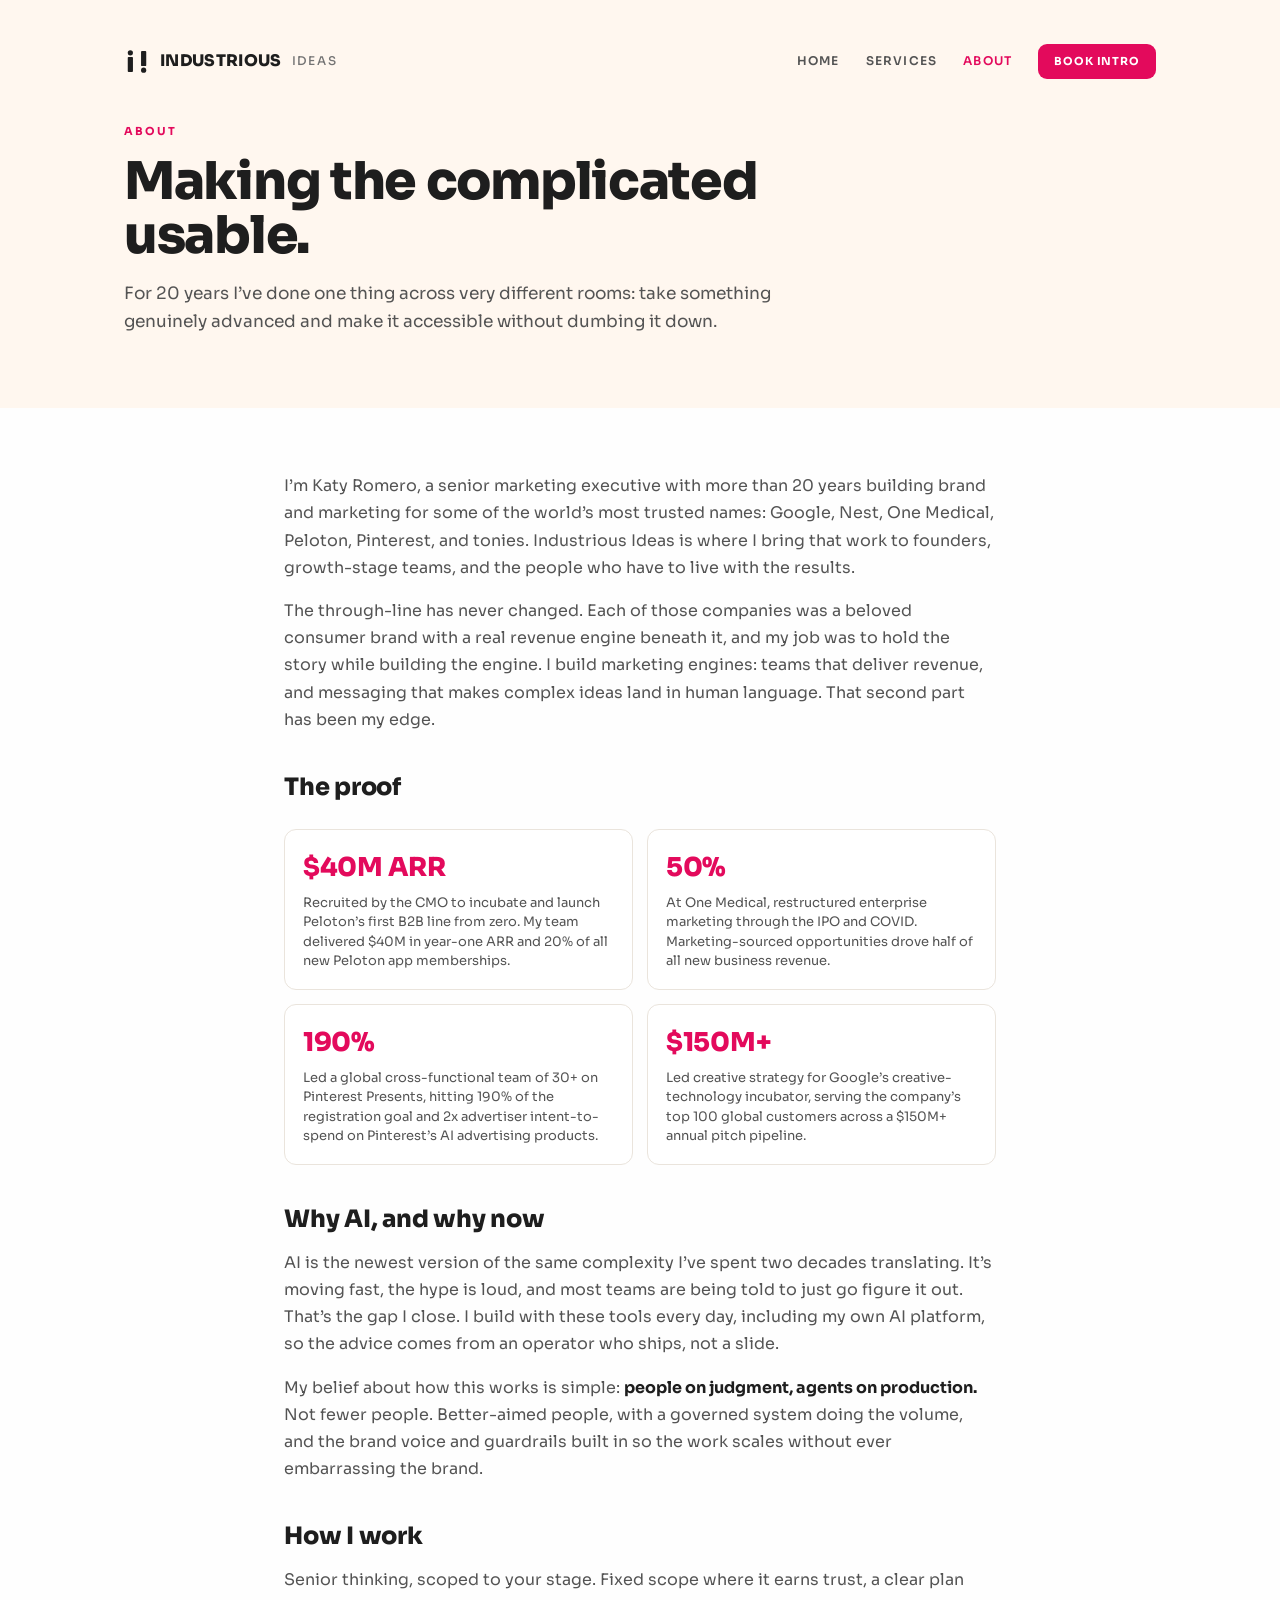
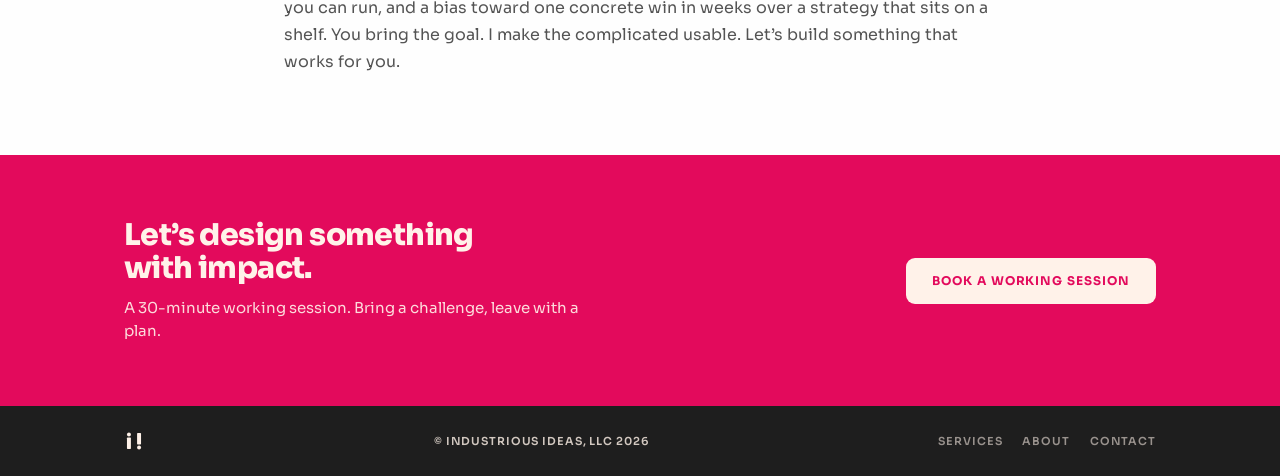
==== about.html @ e85473b9 "Add Services, About, Contact pages; shared stylesheet; clean-URL config; Klaviyo contact form" ====
<!doctype html>
<html lang="en">
<head>
<meta charset="utf-8">
<meta name="viewport" content="width=device-width, initial-scale=1">
<title>About · Industrious Ideas</title>
<meta name="description" content="Industrious Ideas is Katy Romero: a senior marketing executive with 20+ years across Google, Nest, One Medical, Peloton, Pinterest, and tonies. Making the complicated usable.">
<link rel="preconnect" href="https://fonts.googleapis.com">
<link rel="preconnect" href="https://fonts.gstatic.com" crossorigin>
<link href="https://fonts.googleapis.com/css2?family=Sora:wght@400;500;600;700;800&display=swap" rel="stylesheet">
<link rel="stylesheet" href="/styles.css">
</head>
<body>

<div class="pagehead">
  <div class="wrap">
    <nav>
      <a class="logo" href="/">
        <svg viewBox="0 0 90 100" width="26" height="29" aria-hidden="true"><circle cx="22" cy="20" r="9" fill="#1E1E1E"/><rect x="13" y="34" width="18" height="52" rx="3" fill="#1E1E1E"/><rect x="59" y="14" width="18" height="52" rx="3" fill="#1E1E1E"/><circle cx="68" cy="80" r="9" fill="#1E1E1E"/></svg>
        INDUSTRIOUS <small>IDEAS</small>
      </a>
      <div class="nav-links">
        <a class="navlink" href="/">Home</a>
        <a class="navlink" href="/services">Services</a>
        <a class="navlink active" href="/about">About</a>
        <a class="btn btn-rasp" href="/contact" style="padding:9px 16px;font-size:11px">Book intro</a>
      </div>
    </nav>
    <div style="padding-top:24px">
      <div class="eyebrow" style="color:var(--raspberry)">About</div>
      <h1>Making the complicated usable.</h1>
      <p class="sub">For 20 years I&rsquo;ve done one thing across very different rooms: take something genuinely advanced and make it accessible without dumbing it down.</p>
    </div>
  </div>
</div>

<section class="prose">
  <div class="wrap">
    <p>I&rsquo;m Katy Romero, a senior marketing executive with more than 20 years building brand and marketing for some of the world&rsquo;s most trusted names: Google, Nest, One Medical, Peloton, Pinterest, and tonies. Industrious Ideas is where I bring that work to founders, growth-stage teams, and the people who have to live with the results.</p>
    <p>The through-line has never changed. Each of those companies was a beloved consumer brand with a real revenue engine beneath it, and my job was to hold the story while building the engine. I build marketing engines: teams that deliver revenue, and messaging that makes complex ideas land in human language. That second part has been my edge.</p>

    <h2>The proof</h2>
    <div class="proofgrid">
      <div class="proof"><div class="stat">$40M ARR</div><div class="desc">Recruited by the CMO to incubate and launch Peloton&rsquo;s first B2B line from zero. My team delivered $40M in year-one ARR and 20% of all new Peloton app memberships.</div></div>
      <div class="proof"><div class="stat">50%</div><div class="desc">At One Medical, restructured enterprise marketing through the IPO and COVID. Marketing-sourced opportunities drove half of all new business revenue.</div></div>
      <div class="proof"><div class="stat">190%</div><div class="desc">Led a global cross-functional team of 30+ on Pinterest Presents, hitting 190% of the registration goal and 2x advertiser intent-to-spend on Pinterest&rsquo;s AI advertising products.</div></div>
      <div class="proof"><div class="stat">$150M+</div><div class="desc">Led creative strategy for Google&rsquo;s creative-technology incubator, serving the company&rsquo;s top 100 global customers across a $150M+ annual pitch pipeline.</div></div>
    </div>

    <h2>Why AI, and why now</h2>
    <p>AI is the newest version of the same complexity I&rsquo;ve spent two decades translating. It&rsquo;s moving fast, the hype is loud, and most teams are being told to just go figure it out. That&rsquo;s the gap I close. I build with these tools every day, including my own AI platform, so the advice comes from an operator who ships, not a slide.</p>
    <p>My belief about how this works is simple: <strong>people on judgment, agents on production.</strong> Not fewer people. Better-aimed people, with a governed system doing the volume, and the brand voice and guardrails built in so the work scales without ever embarrassing the brand.</p>

    <h2>How I work</h2>
    <p>Senior thinking, scoped to your stage. Fixed scope where it earns trust, a clear plan you can run, and a bias toward one concrete win in weeks over a strategy that sits on a shelf. You bring the goal. I make the complicated usable. Let&rsquo;s build something that works for you.</p>
  </div>
</section>

<div class="ctaband">
  <div class="wrap">
    <div>
      <h2>Let&rsquo;s design something with impact.</h2>
      <p>A 30-minute working session. Bring a challenge, leave with a plan.</p>
    </div>
    <a class="btn btn-cream" href="/contact">Book a working session</a>
  </div>
</div>

<footer>
  <div class="wrap">
    <svg viewBox="0 0 90 100" width="20" height="22" aria-hidden="true"><circle cx="22" cy="20" r="9" fill="#FFF2E9"/><rect x="13" y="34" width="18" height="52" rx="3" fill="#FFF2E9"/><rect x="59" y="14" width="18" height="52" rx="3" fill="#FFF2E9"/><circle cx="68" cy="80" r="9" fill="#FFF2E9"/></svg>
    <span>&copy; Industrious Ideas, LLC 2026</span>
    <div class="foot-links">
      <a href="/services">Services</a>
      <a href="/about">About</a>
      <a href="/contact">Contact</a>
    </div>
  </div>
</footer>

</body>
</html>
---- styles.css ----
/* Industrious Ideas — shared styles
   Brand System v1: raspberry / cream / yellow / charcoal, Sora */

:root{
  --ink:#1E1E1E; --ink-soft:#545454; --grey:#737373;
  --cream:#FFF7EF; --cream-deep:#FFF2E9; --bone:#EFEEE7; --white:#FEFEFE;
  --line:#EAE4DC; --raspberry:#E30A5C; --yellow:#FDF9B4;
}
*{box-sizing:border-box;margin:0;padding:0}
body{font-family:'Sora',system-ui,-apple-system,sans-serif;color:var(--ink);background:var(--white);-webkit-font-smoothing:antialiased;line-height:1.5}
a{text-decoration:none;color:inherit}
.wrap{max-width:1080px;margin:0 auto;padding:0 24px}
.eyebrow{font-size:11px;font-weight:700;letter-spacing:.18em;text-transform:uppercase}

/* buttons + caps */
.btn{display:inline-block;border-radius:9px;font-size:12px;font-weight:700;letter-spacing:.08em;text-transform:uppercase;padding:14px 26px;transition:transform .15s ease;cursor:pointer;border:none}
.btn:hover{transform:scale(1.03)}
.btn-rasp{background:var(--raspberry);color:#fff}
.btn-cream{background:var(--cream-deep);color:var(--raspberry)}
.btn-ink{background:var(--ink);color:var(--cream-deep)}
.link-cap{font-size:12px;font-weight:700;letter-spacing:.08em;text-transform:uppercase}

/* nav */
nav{display:flex;align-items:center;justify-content:space-between;padding:20px 0}
.logo{display:flex;align-items:center;gap:10px;font-weight:800;font-size:16px;letter-spacing:.02em}
.logo small{font-weight:500;font-size:12px;letter-spacing:.16em;color:var(--grey)}
.nav-links{display:flex;align-items:center;gap:26px}
.nav-links a.navlink{font-size:12px;font-weight:600;letter-spacing:.1em;text-transform:uppercase;color:var(--ink-soft)}
.nav-links a.navlink:hover{opacity:.6}
.nav-links a.navlink.active{color:var(--raspberry)}

/* hero */
.hero{background:var(--cream)}
h1{font-size:clamp(40px,6vw,64px);font-weight:800;line-height:1.03;letter-spacing:-.025em;max-width:14ch;margin-top:16px}
.hl{position:relative;white-space:nowrap}
.hl span{position:relative;z-index:1}
.hl::after{content:"";position:absolute;left:-2px;right:-2px;bottom:5px;height:15px;background:var(--yellow);border-radius:3px;z-index:0}
.sub{font-size:17px;line-height:1.65;color:var(--ink-soft);max-width:52ch;margin-top:20px}
.cta-row{display:flex;flex-wrap:wrap;align-items:center;gap:22px;margin-top:30px}

/* page header (interior pages) */
.pagehead{background:var(--cream)}
.pagehead .wrap{padding-top:24px;padding-bottom:72px}
.pagehead h1{font-size:clamp(34px,5vw,52px);max-width:18ch}
.pagehead .sub{margin-top:18px}

/* logo strip */
.logostrip{background:var(--white);border-top:1px solid var(--line);border-bottom:1px solid var(--line)}
.logostrip .wrap{text-align:center;padding-top:28px;padding-bottom:28px}
.logolabel{display:block;font-size:10px;font-weight:700;letter-spacing:.14em;text-transform:uppercase;color:var(--grey);margin-bottom:14px}
.logos2{font-size:16px;font-weight:600;letter-spacing:.01em;color:var(--ink);display:flex;flex-wrap:wrap;justify-content:center;gap:10px 28px}

/* sections */
section .wrap{padding-top:64px;padding-bottom:64px}
.work{display:grid;gap:40px;grid-template-columns:.85fr 1.15fr}
.work h2{font-size:34px;font-weight:800;letter-spacing:-.02em;line-height:1.05;max-width:12ch;margin-top:12px}
.work p{font-size:15px;color:var(--ink-soft);max-width:36ch;margin-top:14px}
.caps{align-self:center}
.cap{display:flex;align-items:center;justify-content:space-between;padding:16px 0;font-size:15px;font-weight:600;border-top:1px solid var(--line)}
.cap:first-child{border-top:none}
.cap .plus{color:var(--raspberry);font-weight:700}

/* service cards */
.services{background:var(--bone)}
.services h2{font-size:34px;font-weight:800;letter-spacing:-.02em;margin-top:12px}
.cards{display:grid;gap:16px;grid-template-columns:repeat(3,1fr);margin-top:32px}
.card{position:relative;display:flex;flex-direction:column;background:#fff;border:1px solid var(--line);border-radius:12px;padding:20px;transition:transform .15s ease,box-shadow .15s ease}
a.card:hover{transform:translateY(-3px);box-shadow:0 10px 30px rgba(30,30,30,.08)}
.card h3{font-size:15px;font-weight:700;line-height:1.25;max-width:16ch}
.card p{font-size:12.5px;line-height:1.55;color:var(--ink-soft);margin-top:8px;flex:1}
.card .more{margin-top:16px;font-size:11px;font-weight:700;letter-spacing:.08em;text-transform:uppercase}
.pill{position:absolute;top:14px;right:14px;background:var(--yellow);color:#7A6A00;font-size:9px;font-weight:700;letter-spacing:.1em;text-transform:uppercase;padding:3px 8px;border-radius:999px}

/* service detail blocks (services page) */
.detail{border-top:1px solid var(--line)}
.detail:first-of-type{border-top:none}
.detail .wrap{display:grid;grid-template-columns:.8fr 1.2fr;gap:40px;padding-top:56px;padding-bottom:56px}
.detail .tag{font-size:11px;font-weight:700;letter-spacing:.14em;text-transform:uppercase;color:var(--raspberry)}
.detail h2{font-size:30px;font-weight:800;letter-spacing:-.02em;line-height:1.08;margin-top:12px;max-width:14ch}
.detail .lead{font-size:16px;color:var(--ink-soft);line-height:1.6;margin-top:16px;max-width:46ch}
.detail .body p{font-size:15px;color:var(--ink-soft);line-height:1.65;margin-bottom:14px;max-width:54ch}
.detail .body strong{color:var(--ink)}

/* phase list */
.phases{margin-top:8px}
.phase{display:flex;gap:18px;padding:18px 0;border-top:1px solid var(--line)}
.phase:first-child{border-top:none}
.phase .num{flex:none;width:30px;font-size:13px;font-weight:800;color:var(--raspberry);letter-spacing:.04em}
.phase h4{font-size:15px;font-weight:700}
.phase p{font-size:13.5px;color:var(--ink-soft);line-height:1.55;margin-top:5px;max-width:52ch}
.phase .artifact{display:inline-block;margin-top:7px;font-size:11px;font-weight:600;color:var(--ink);background:var(--cream-deep);border-radius:6px;padding:3px 9px}

/* about */
.prose .wrap{max-width:760px}
.prose h2{font-size:24px;font-weight:800;letter-spacing:-.01em;margin:36px 0 12px}
.prose p{font-size:16px;color:var(--ink-soft);line-height:1.7;margin-bottom:16px}
.prose p strong{color:var(--ink)}
.proofgrid{display:grid;grid-template-columns:repeat(2,1fr);gap:14px;margin-top:24px}
.proof{background:#fff;border:1px solid var(--line);border-radius:12px;padding:18px}
.proof .stat{font-size:26px;font-weight:800;color:var(--raspberry);letter-spacing:-.01em}
.proof .desc{font-size:13px;color:var(--ink-soft);line-height:1.5;margin-top:6px}

/* contact form */
.formwrap{display:grid;grid-template-columns:1fr 1fr;gap:48px}
.field{margin-bottom:18px}
.field label{display:block;font-size:11px;font-weight:700;letter-spacing:.1em;text-transform:uppercase;color:var(--ink);margin-bottom:7px}
.field input,.field select,.field textarea{width:100%;font-family:inherit;font-size:15px;color:var(--ink);background:#fff;border:1px solid var(--line);border-radius:9px;padding:12px 14px}
.field input:focus,.field select:focus,.field textarea:focus{outline:none;border-color:var(--raspberry)}
.field textarea{min-height:130px;resize:vertical}
.consent{display:flex;align-items:flex-start;gap:9px;margin:4px 0 18px;font-size:13px;color:var(--ink-soft);cursor:pointer}
.consent input{margin-top:2px;accent-color:var(--raspberry)}
.contact-aside h3{font-size:14px;font-weight:700;margin-bottom:6px}
.contact-aside p{font-size:14px;color:var(--ink-soft);line-height:1.6;margin-bottom:18px}
.contact-aside a.line{color:var(--raspberry);font-weight:600}
.formnote{font-size:12px;color:var(--grey);margin-top:12px}

/* cta band */
.ctaband{background:var(--raspberry)}
.ctaband .wrap{display:flex;flex-wrap:wrap;align-items:center;justify-content:space-between;gap:24px;padding:64px 24px}
.ctaband h2{font-size:30px;font-weight:800;line-height:1.1;letter-spacing:-.02em;color:var(--cream-deep);max-width:18ch}
.ctaband p{font-size:15px;color:rgba(255,242,233,.9);max-width:42ch;margin-top:12px}

/* footer */
footer{background:var(--ink)}
footer .wrap{display:flex;align-items:center;justify-content:space-between;gap:16px;padding-top:24px;padding-bottom:24px;flex-wrap:wrap}
footer span{font-size:11px;font-weight:600;letter-spacing:.08em;text-transform:uppercase;color:rgba(255,242,233,.8)}
footer .foot-links{display:flex;gap:20px}
footer .foot-links a{font-size:11px;font-weight:600;letter-spacing:.08em;text-transform:uppercase;color:rgba(255,242,233,.55)}
footer .foot-links a:hover{color:rgba(255,242,233,.9)}

@media(max-width:820px){
  .work{grid-template-columns:1fr}
  .detail .wrap{grid-template-columns:1fr;gap:20px}
  .formwrap{grid-template-columns:1fr;gap:28px}
}
@media(max-width:720px){
  .cards{grid-template-columns:1fr}
  .logos2{font-size:14px}
  .proofgrid{grid-template-columns:1fr}
}
@media(max-width:480px){.cards{grid-template-columns:1fr}.nav-links a.navlink{display:none}}
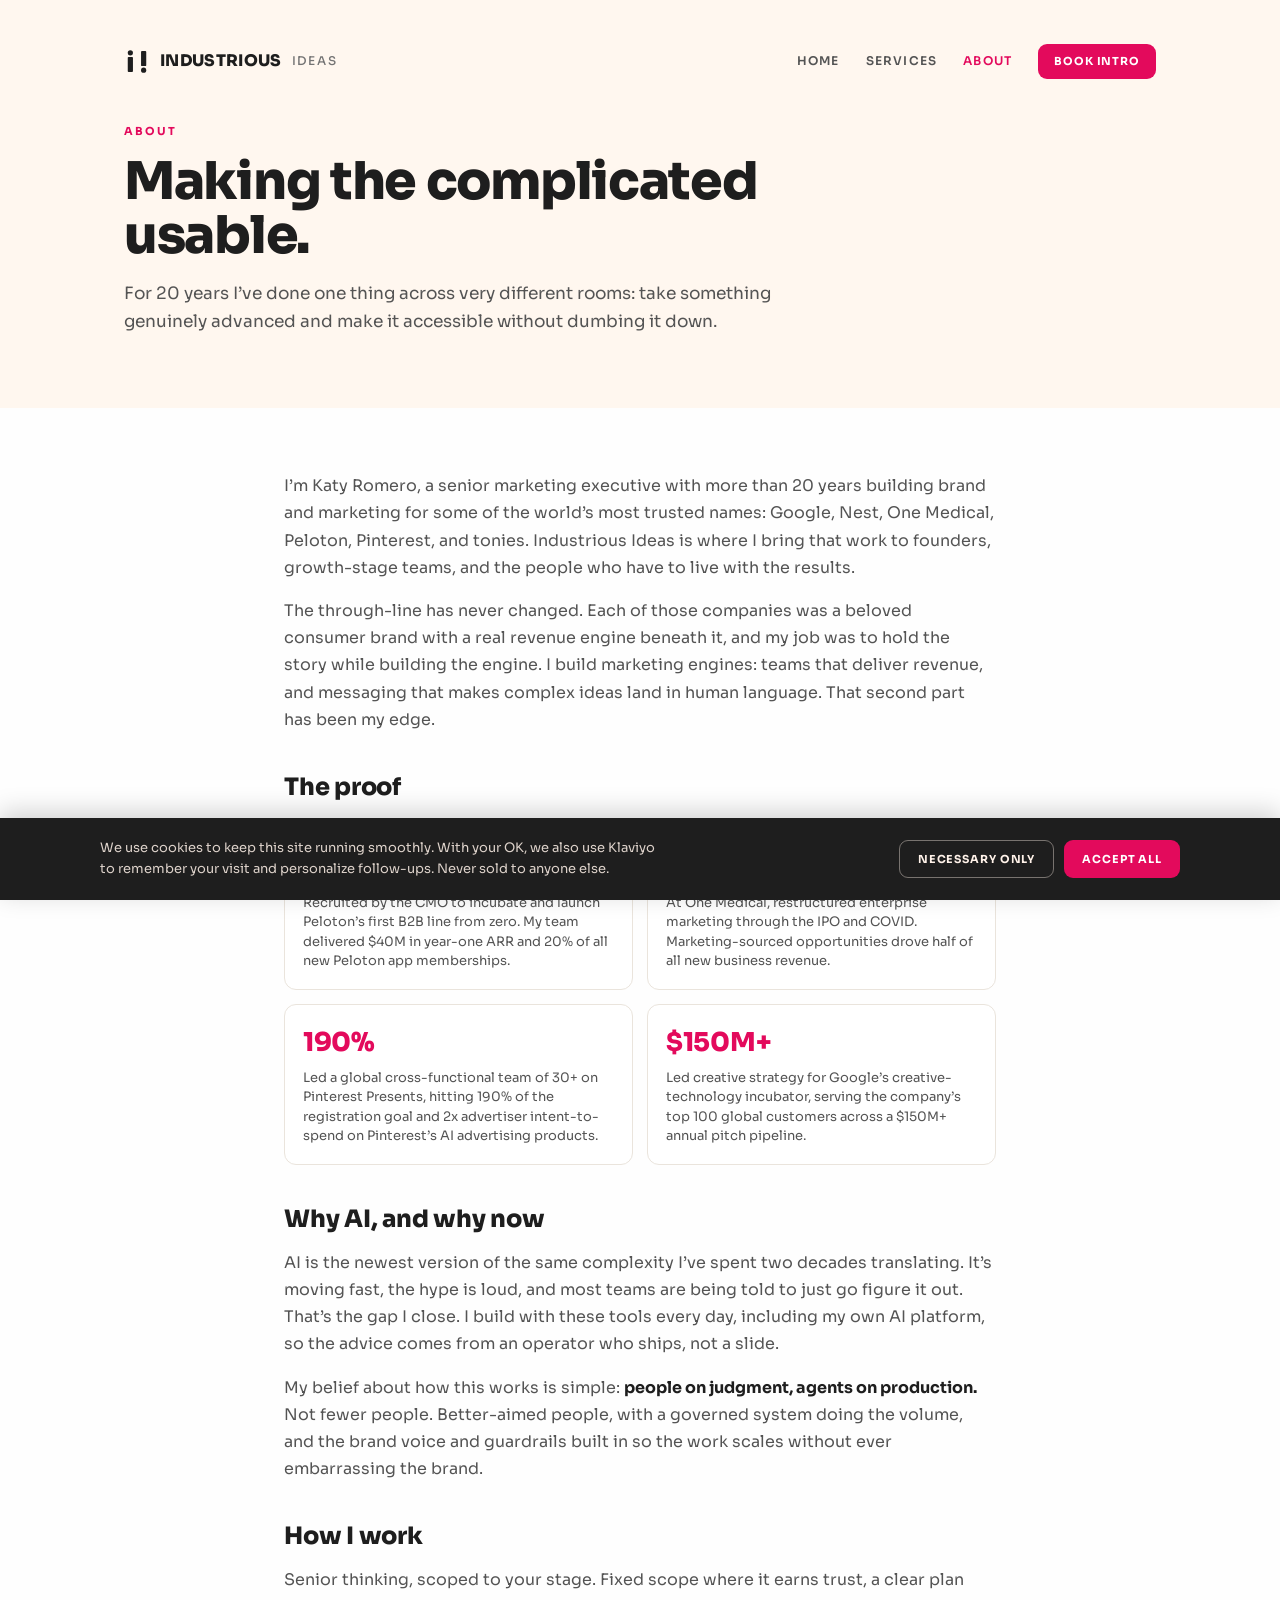
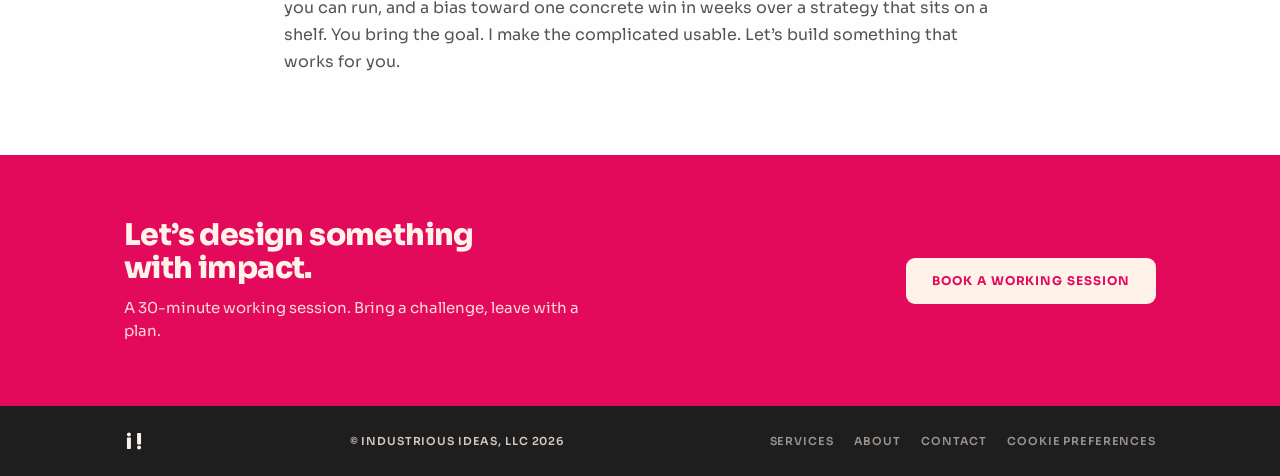
==== commit f8a51966: "Add free cookie consent banner gating Klaviyo onsite tracking Visitors choose Accept all or Necessar" ====
--- a/about.html
+++ b/about.html
@@ -74,9 +74,11 @@
       <a href="/services">Services</a>
       <a href="/about">About</a>
       <a href="/contact">Contact</a>
+      <a href="#" onclick="iiCookiePreferences();return false;">Cookie preferences</a>
     </div>
   </div>
 </footer>
 
+<script defer src="/cookie-consent.js"></script>
 </body>
 </html>
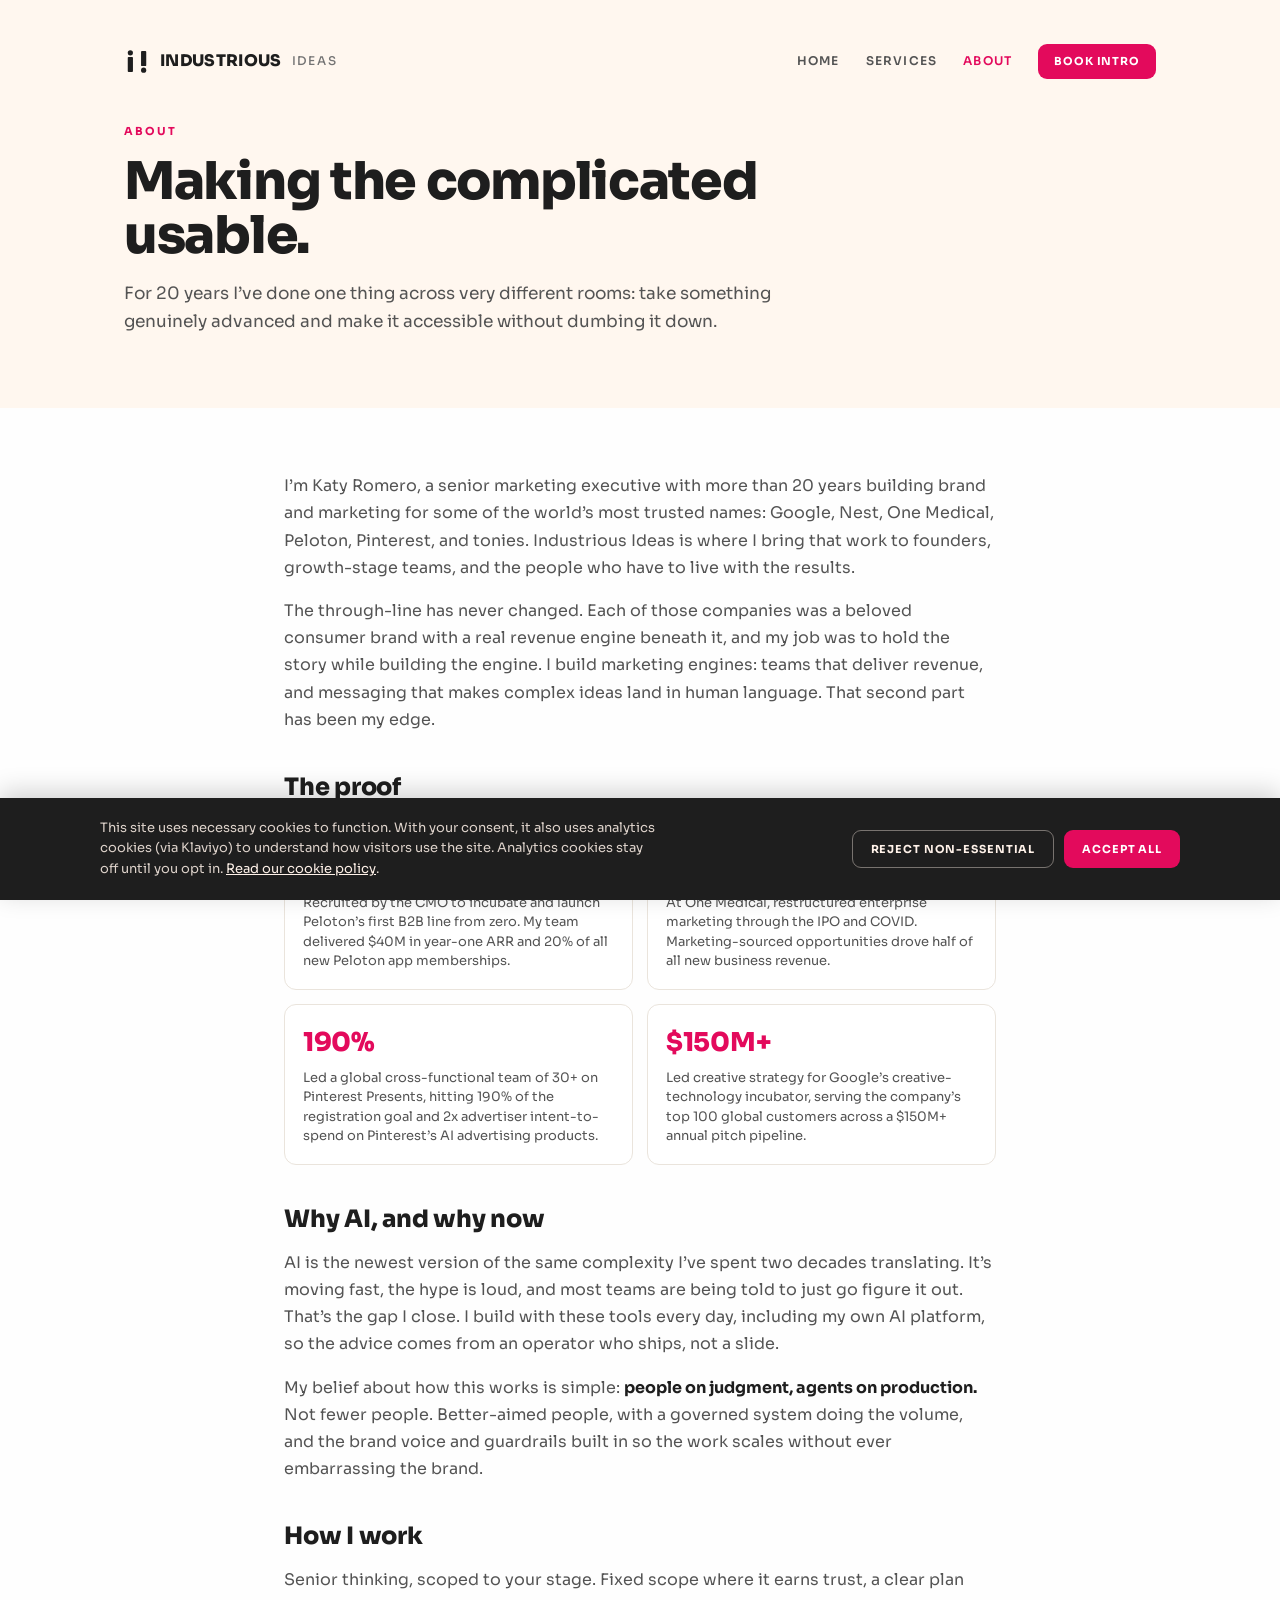
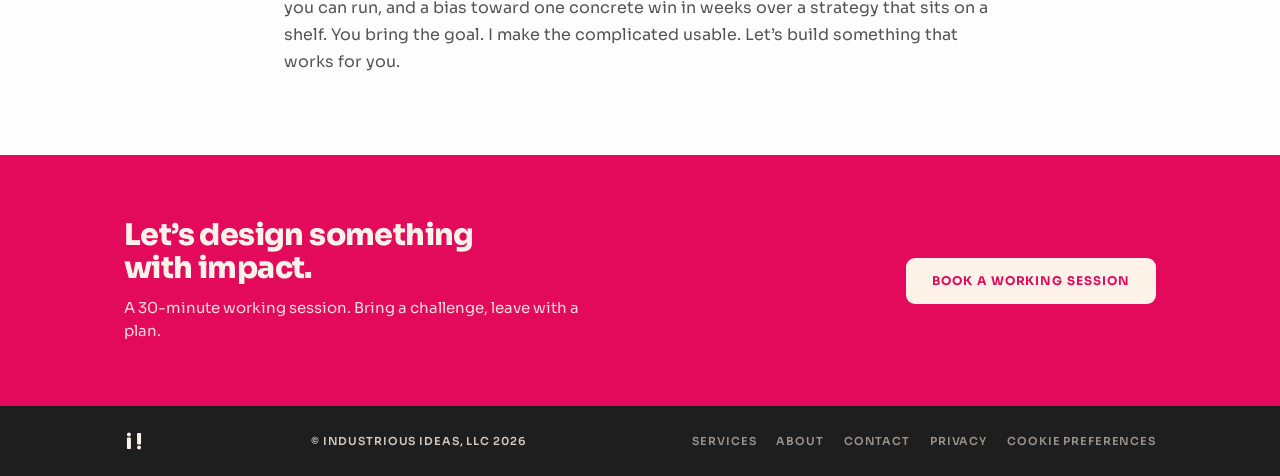
==== commit 7ee866ac: "Decouple cookie consent from email consent; add Privacy & Cookie Policy page Cookie banner now descr" ====
--- a/about.html
+++ b/about.html
@@ -74,6 +74,7 @@
       <a href="/services">Services</a>
       <a href="/about">About</a>
       <a href="/contact">Contact</a>
+      <a href="/privacy">Privacy</a>
       <a href="#" onclick="iiCookiePreferences();return false;">Cookie preferences</a>
     </div>
   </div>
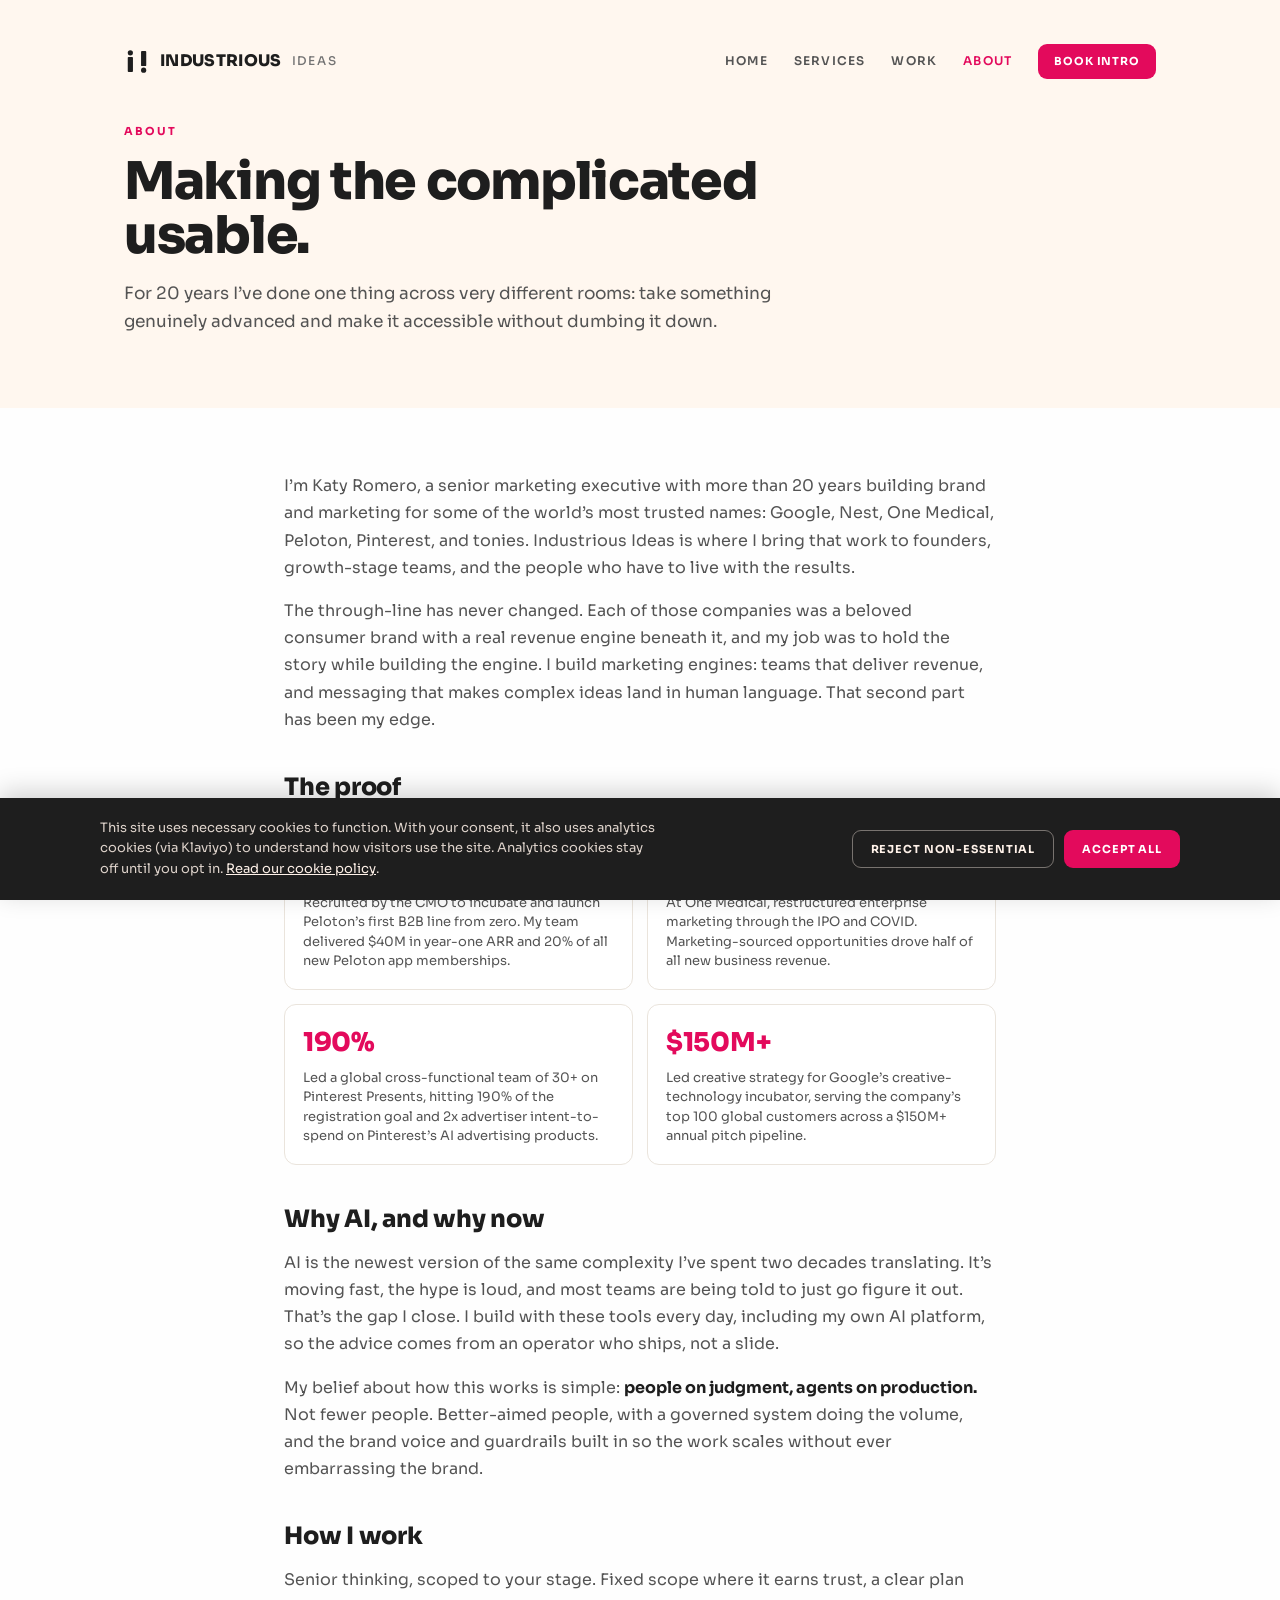
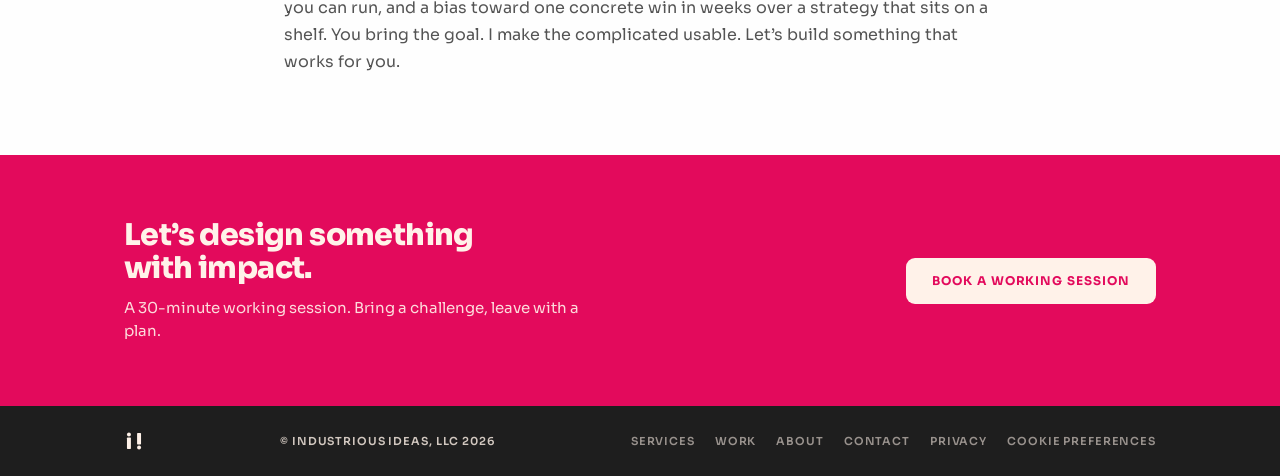
==== commit e1ff6f90: "Add password-protected /work portfolio Encrypted case study pages (StatiCrypt, AES-256) with images " ====
--- a/about.html
+++ b/about.html
@@ -4,6 +4,7 @@
 <meta charset="utf-8">
 <meta name="viewport" content="width=device-width, initial-scale=1">
 <title>About · Industrious Ideas</title>
+<link rel="canonical" href="https://www.industriousideas.com/about">
 <meta name="description" content="Industrious Ideas is Katy Romero: a senior marketing executive with 20+ years across Google, Nest, One Medical, Peloton, Pinterest, and tonies. Making the complicated usable.">
 <link rel="preconnect" href="https://fonts.googleapis.com">
 <link rel="preconnect" href="https://fonts.gstatic.com" crossorigin>
@@ -22,6 +23,7 @@
       <div class="nav-links">
         <a class="navlink" href="/">Home</a>
         <a class="navlink" href="/services">Services</a>
+        <a class="navlink" href="/work">Work</a>
         <a class="navlink active" href="/about">About</a>
         <a class="btn btn-rasp" href="/contact" style="padding:9px 16px;font-size:11px">Book intro</a>
       </div>
@@ -72,6 +74,7 @@
     <span>&copy; Industrious Ideas, LLC 2026</span>
     <div class="foot-links">
       <a href="/services">Services</a>
+      <a href="/work">Work</a>
       <a href="/about">About</a>
       <a href="/contact">Contact</a>
       <a href="/privacy">Privacy</a>
--- a/styles.css
+++ b/styles.css
@@ -139,3 +139,12 @@
   .proofgrid{grid-template-columns:1fr}
 }
 @media(max-width:480px){.cards{grid-template-columns:1fr}.nav-links a.navlink{display:none}}
+
+/* modal */
+.modal-overlay{position:fixed;inset:0;background:rgba(30,30,30,.55);display:flex;align-items:center;justify-content:center;z-index:10000;padding:24px}
+.modal-overlay[hidden]{display:none}
+.modal-card{background:#fff;border-radius:14px;padding:36px;max-width:420px;width:100%;position:relative;box-shadow:0 20px 60px rgba(30,30,30,.25)}
+.modal-card h3{font-size:24px;font-weight:800;letter-spacing:-.02em;margin-top:10px;color:var(--ink)}
+.modal-card p{font-size:15px;color:var(--ink-soft);line-height:1.6;margin-top:12px;margin-bottom:24px}
+.modal-close{position:absolute;top:14px;right:14px;background:none;border:none;font-size:22px;line-height:1;color:var(--grey);cursor:pointer;padding:4px}
+.modal-close:hover{color:var(--ink)}
